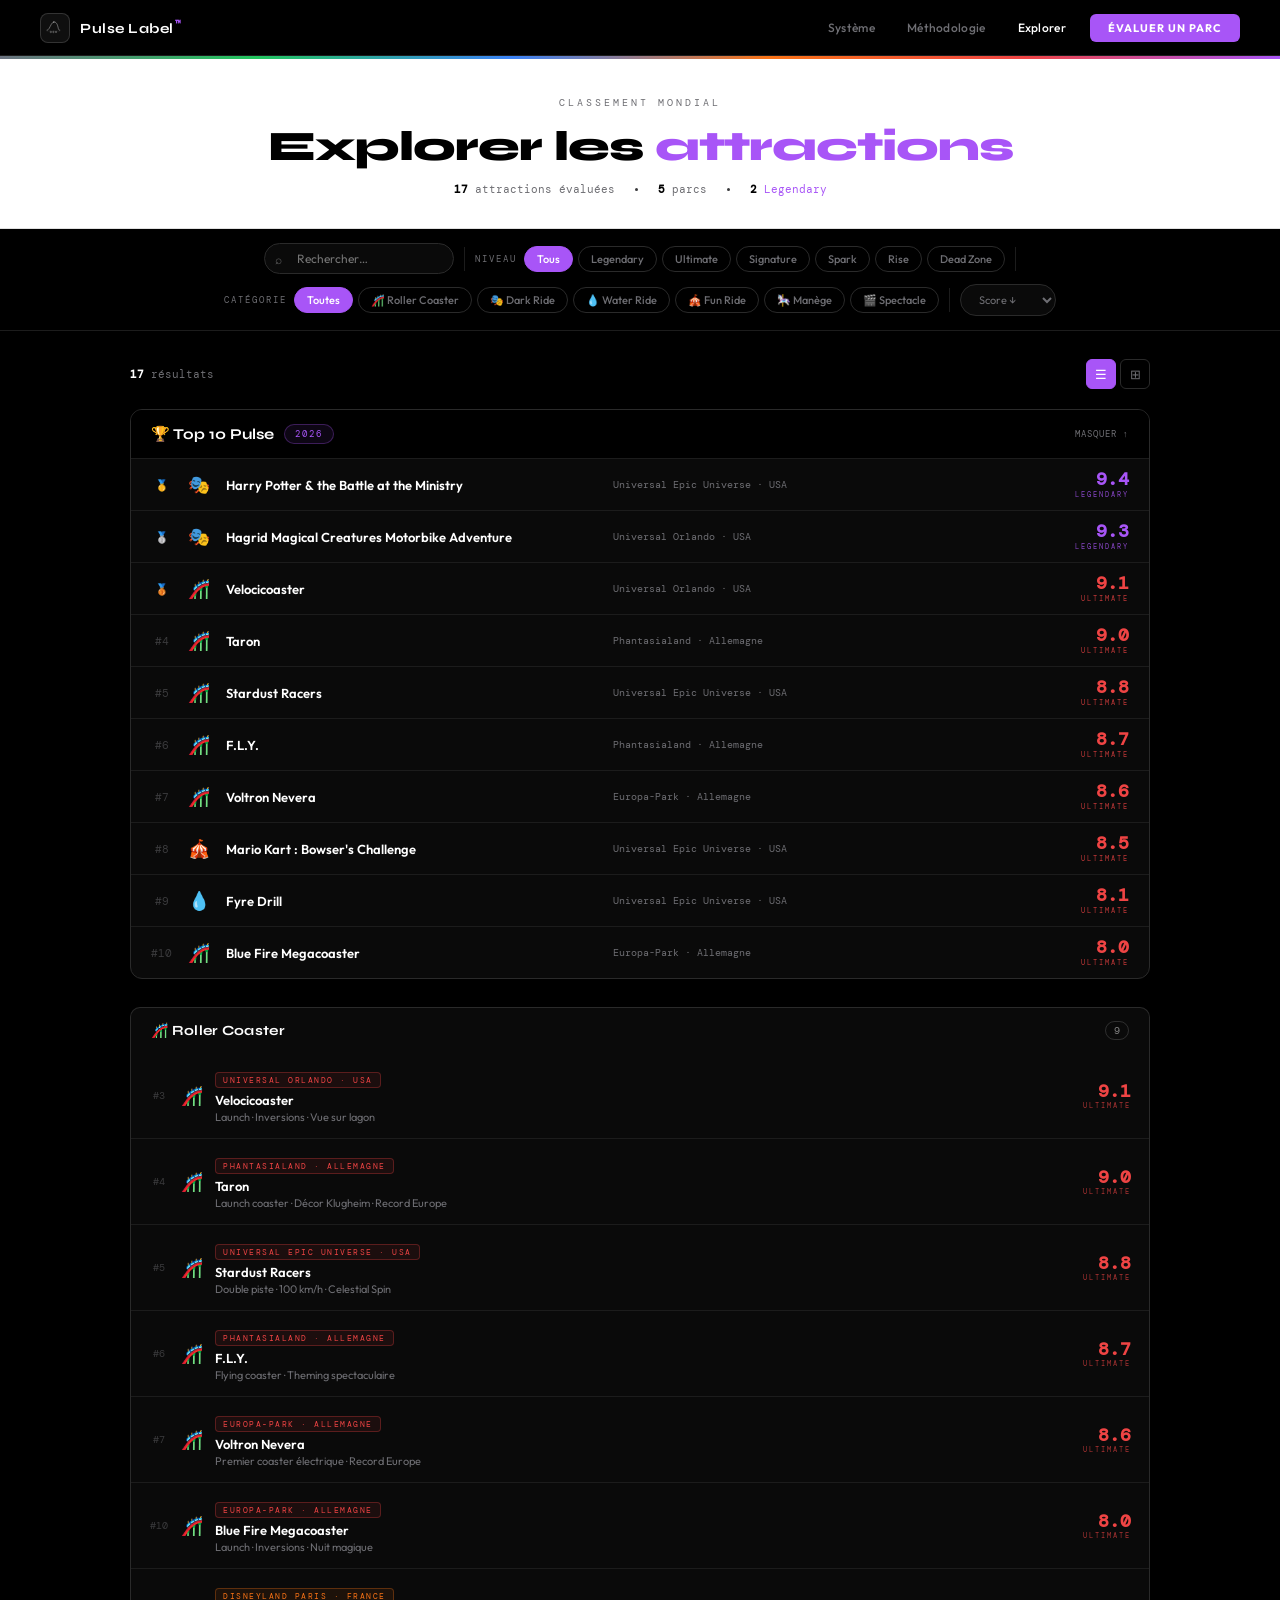
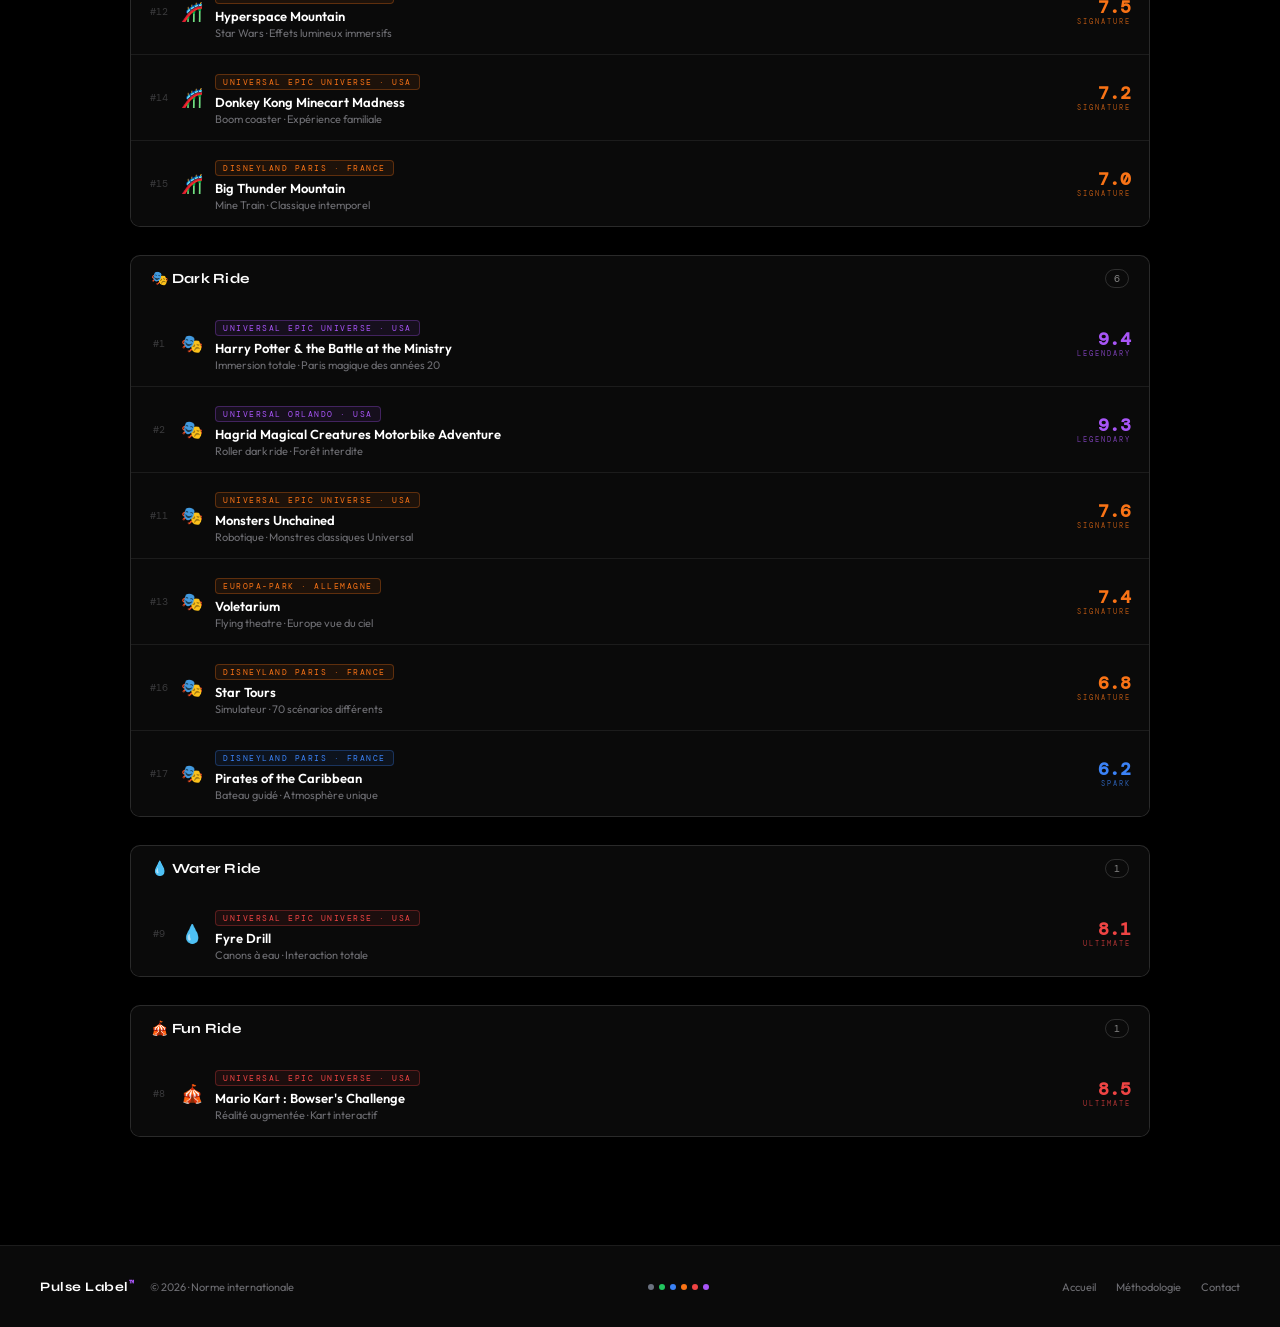
==== pages/explorer.html @ fec99bea "version 3.0" ====
<!DOCTYPE html>
<html lang="fr">
<head>
<meta charset="UTF-8">
<meta name="viewport" content="width=device-width, initial-scale=1.0">
<title>Explorer les attractions — Pulse Label™</title>
<meta name="description" content="Classement mondial des attractions par Pulse Score. La référence internationale.">
<link rel="canonical" href="https://thepulselabel.com/explorer">
<link rel="preconnect" href="https://fonts.googleapis.com">
<link rel="preconnect" href="https://fonts.gstatic.com" crossorigin>
<link href="https://fonts.googleapis.com/css2?family=Syne:wght@400;600;700;800&family=DM+Mono:wght@300;400;500&family=Outfit:wght@300;400;500;600&display=swap" rel="stylesheet">
<style>
*,*::before,*::after{margin:0;padding:0;box-sizing:border-box;}
:root{
  --bg:#000000;--bg1:#0a0a0a;--border:#1c1c1c;--border2:#2a2a2a;
  --text:#f5f5f7;--soft:#6e6e73;--dim:#3a3a3c;
  --v:#a855f7;
  --dead:#6b7280;--rise:#22c55e;--spark:#3b82f6;
  --sig:#f97316;--ult:#ef4444;--leg:#a855f7;
  --f-head:'Syne','Segoe UI',Arial,sans-serif;
  --f-body:'Outfit','Segoe UI',Arial,sans-serif;
  --f-mono:'DM Mono','Courier New',monospace;
  --ease:cubic-bezier(.25,.1,.25,1);
}
html{font-size:16px;-webkit-font-smoothing:antialiased;}
body{background:var(--bg);color:var(--text);font-family:var(--f-body);min-height:100vh;}

/* NAV */
nav{position:sticky;top:0;z-index:200;height:56px;padding:0 40px;display:flex;align-items:center;justify-content:space-between;background:rgba(0,0,0,.92);backdrop-filter:blur(20px);border-bottom:.5px solid var(--border);}
.logo{display:flex;align-items:center;gap:10px;text-decoration:none;}
.logo-mark{width:30px;height:30px;border-radius:8px;background:rgba(255,255,255,.06);border:.5px solid rgba(255,255,255,.15);display:flex;align-items:center;justify-content:center;}
.logo-text{font-family:var(--f-head);font-size:14px;font-weight:700;color:#fff;letter-spacing:.5px;}
.logo-tm{font-family:var(--f-mono);font-size:9px;color:var(--v);vertical-align:super;margin-left:1px;}
.nav-links{display:flex;align-items:center;gap:0;}
.nav-links a{font-size:12px;color:var(--soft);text-decoration:none;padding:0 16px;height:56px;display:flex;align-items:center;letter-spacing:.3px;transition:color .2s;font-weight:500;}
.nav-links a:hover,.nav-links a.active{color:#fff;}
.nav-cta{background:var(--v)!important;color:#fff!important;padding:7px 18px!important;height:auto!important;border-radius:6px;font-size:11px!important;font-weight:700!important;letter-spacing:1px!important;text-transform:uppercase!important;margin-left:8px;}

/* PAGE HEADER */
.page-header{background:#fff;border-bottom:.5px solid #e0e0e0;padding:40px 40px 32px;text-align:center;position:relative;overflow:hidden;}
.page-header::before{content:'';position:absolute;top:0;left:0;right:0;height:3px;background:linear-gradient(90deg,var(--dead),var(--rise),var(--spark),var(--sig),var(--ult),var(--leg));}
.ph-eyebrow{font-family:var(--f-mono);font-size:10px;color:var(--soft);letter-spacing:3px;text-transform:uppercase;margin-bottom:12px;display:block;}
.ph-title{font-family:var(--f-head);font-size:clamp(26px,4vw,42px);font-weight:800;color:#000;letter-spacing:-1px;margin-bottom:10px;}
.ph-title span{color:var(--v);}
.ph-meta{display:flex;align-items:center;justify-content:center;gap:20px;flex-wrap:wrap;font-family:var(--f-mono);font-size:11px;color:var(--soft);}
.ph-meta strong{color:#000;}
.ph-sep{width:3px;height:3px;border-radius:50%;background:var(--dim);}

/* FILTERS BAR */
.filters-bar{background:var(--bg);border-bottom:.5px solid var(--border);padding:14px 40px;display:flex;align-items:center;gap:10px;flex-wrap:wrap;justify-content:center;}
.filter-group{display:flex;align-items:center;gap:5px;flex-wrap:wrap;}
.filter-label{font-family:var(--f-mono);font-size:9px;color:var(--soft);letter-spacing:2px;text-transform:uppercase;margin-right:2px;white-space:nowrap;}
.filter-chip{padding:5px 12px;border-radius:100px;border:.5px solid var(--border2);background:transparent;font-size:11px;font-weight:500;color:var(--soft);cursor:pointer;transition:all .15s;font-family:var(--f-body);white-space:nowrap;}
.filter-chip:hover{border-color:var(--dim);color:#fff;}
.filter-chip.on{background:var(--v);border-color:var(--v);color:#fff;}
.filter-sep{width:1px;height:24px;background:var(--border);flex-shrink:0;}
.search-wrap{position:relative;}
.search-inp{background:var(--bg1);border:.5px solid var(--border2);border-radius:100px;padding:7px 16px 7px 32px;font-size:12px;font-family:var(--f-body);color:var(--text);outline:none;width:190px;transition:border-color .2s,width .3s;}
.search-inp:focus{border-color:var(--v);width:240px;}
.search-ico{position:absolute;left:11px;top:50%;transform:translateY(-50%);font-size:12px;opacity:.4;}
.sort-sel{background:var(--bg1);border:.5px solid var(--border2);border-radius:100px;padding:7px 14px;font-size:11px;font-family:var(--f-body);color:var(--soft);outline:none;cursor:pointer;}

/* MAIN */
.main-content{max-width:1100px;margin:0 auto;padding:28px 40px 80px;}
.results-bar{display:flex;align-items:center;justify-content:space-between;margin-bottom:20px;flex-wrap:wrap;gap:8px;}
.results-count{font-family:var(--f-mono);font-size:11px;color:var(--soft);}
.results-count strong{color:#fff;}
.view-btns{display:flex;gap:4px;}
.vbtn{width:30px;height:30px;border-radius:6px;border:.5px solid var(--border2);background:transparent;color:var(--soft);font-size:13px;display:flex;align-items:center;justify-content:center;cursor:pointer;transition:all .15s;}
.vbtn:hover{border-color:var(--dim);color:#fff;}
.vbtn.on{background:var(--v);border-color:var(--v);color:#fff;}

/* TOP 10 */
.top10-block{background:var(--bg1);border:.5px solid var(--border2);border-radius:12px;overflow:hidden;margin-bottom:28px;}
.top10-head{display:flex;align-items:center;justify-content:space-between;padding:14px 20px;border-bottom:.5px solid var(--border);background:var(--bg);}
.top10-title-wrap{display:flex;align-items:center;gap:10px;}
.top10-title{font-family:var(--f-head);font-size:15px;font-weight:700;color:#fff;}
.top10-badge{font-family:var(--f-mono);font-size:9px;color:var(--v);border:1px solid rgba(168,85,247,.3);background:rgba(168,85,247,.08);padding:3px 10px;border-radius:100px;letter-spacing:2px;}
.top10-toggle{font-family:var(--f-mono);font-size:9px;color:var(--soft);background:none;border:none;letter-spacing:1px;text-transform:uppercase;cursor:pointer;transition:color .2s;}
.top10-toggle:hover{color:#fff;}
.t10-table{width:100%;border-collapse:collapse;}
.t10-table tr{border-bottom:.5px solid var(--border);transition:background .15s;}
.t10-table tr:last-child{border-bottom:none;}
.t10-table tr:hover{background:rgba(255,255,255,.03);}
.t10-rank{font-family:var(--f-mono);font-size:11px;color:var(--dim);width:44px;padding:11px 8px 11px 20px;text-align:center;vertical-align:middle;}
.t10-rank.gold{color:#d4a017;}.t10-rank.silver{color:#9ca3af;}.t10-rank.bronze{color:#c2521a;}
.t10-cat{font-size:18px;padding:11px 8px;vertical-align:middle;width:32px;}
.t10-name{font-size:13px;font-weight:600;color:#fff;padding:11px 8px;vertical-align:middle;max-width:0;width:38%;white-space:nowrap;overflow:hidden;text-overflow:ellipsis;}
.t10-park{font-family:var(--f-mono);font-size:10px;color:var(--soft);padding:11px 8px;vertical-align:middle;max-width:0;width:30%;white-space:nowrap;overflow:hidden;text-overflow:ellipsis;}
.t10-right{padding:11px 20px 11px 8px;vertical-align:middle;text-align:right;white-space:nowrap;}
.t10-score{font-family:var(--f-mono);font-size:18px;font-weight:600;line-height:1;display:block;}
.t10-level{font-family:var(--f-mono);font-size:7px;letter-spacing:2px;text-transform:uppercase;opacity:.8;display:block;margin-top:2px;}

/* CATEGORY GROUPS */
.cat-group{margin-bottom:28px;}
.cat-group-head{display:flex;align-items:center;gap:10px;padding:13px 20px;background:var(--bg1);border:.5px solid var(--border2);border-bottom:none;border-radius:10px 10px 0 0;}
.cat-group-name{font-family:var(--f-head);font-size:14px;font-weight:700;color:#fff;letter-spacing:.3px;}
.cat-group-count{margin-left:auto;font-family:var(--f-mono);font-size:10px;color:rgba(255,255,255,.5);border:1px solid rgba(255,255,255,.15);padding:2px 8px;border-radius:100px;}

/* Cards list */
.cards-list{border:.5px solid var(--border2);border-top:none;border-radius:0 0 10px 10px;overflow:hidden;}
.cards-grid{display:grid;grid-template-columns:repeat(3,1fr);border:.5px solid var(--border2);border-top:none;border-radius:0 0 10px 10px;overflow:hidden;gap:.5px;background:var(--border);}
.acard{background:var(--bg1);padding:14px 18px;display:flex;align-items:center;gap:12px;border-bottom:.5px solid var(--border);transition:background .15s;animation:fadeUp .3s var(--ease) both;}
.acard:last-child{border-bottom:none;}
.acard:hover{background:var(--bg2);}
.cards-grid .acard{flex-direction:column;align-items:flex-start;border-bottom:none;padding:16px;}
@keyframes fadeUp{from{opacity:0;transform:translateY(5px);}to{opacity:1;transform:none;}}
.acard-rank{font-family:var(--f-mono);font-size:10px;color:var(--dim);min-width:20px;text-align:center;flex-shrink:0;}
.acard-ico{font-size:18px;flex-shrink:0;}
.acard-body{flex:1;min-width:0;}
.acard-tag{font-family:var(--f-mono);font-size:8px;letter-spacing:1.5px;text-transform:uppercase;padding:2px 7px;border-radius:4px;border:1px solid;display:inline-block;margin-bottom:4px;}
.acard-name{font-size:13px;font-weight:600;color:#fff;white-space:nowrap;overflow:hidden;text-overflow:ellipsis;margin-bottom:2px;}
.acard-hl{font-size:11px;color:var(--soft);}
.acard-badge{display:flex;flex-direction:column;align-items:flex-end;gap:1px;flex-shrink:0;}
.ab-score{font-family:var(--f-mono);font-size:18px;font-weight:600;line-height:1;}
.ab-level{font-family:var(--f-mono);font-size:7px;letter-spacing:2px;text-transform:uppercase;opacity:.7;}
.cards-grid .acard-badge{flex-direction:row;align-items:center;gap:8px;width:100%;margin-top:10px;}
.cards-grid .acard-rank{display:none;}

/* Empty */
.empty{text-align:center;padding:80px 20px;color:var(--soft);}
.empty-ico{font-size:40px;margin-bottom:12px;display:block;opacity:.3;}
.empty-t{font-size:16px;font-weight:600;color:var(--dim);}

/* FOOTER */
footer{border-top:.5px solid var(--border);padding:32px 40px;display:flex;align-items:center;justify-content:space-between;flex-wrap:wrap;gap:16px;background:var(--bg1);}
.ft-left{display:flex;align-items:center;gap:16px;}
.ft-name{font-family:var(--f-head);font-size:13px;font-weight:700;color:#fff;letter-spacing:.5px;}
.ft-tm{font-family:var(--f-mono);font-size:8px;color:var(--v);vertical-align:super;}
.ft-copy{font-size:11px;color:var(--soft);}
.ft-dots{display:flex;gap:5px;}
.fd{width:6px;height:6px;border-radius:50%;}
.ft-links{display:flex;gap:20px;}
.ft-links a{font-size:11px;color:var(--soft);text-decoration:none;transition:color .2s;}
.ft-links a:hover{color:#000;}

/* RESPONSIVE */
@media(max-width:900px){
  nav{padding:0 20px;}.nav-links{display:none;}
  .page-header{padding:28px 20px 24px;}
  .filters-bar{padding:12px 16px;gap:8px;}
  .main-content{padding:20px 16px 60px;}
  .cards-grid{grid-template-columns:1fr;}
  .t10-park{display:none;}
  .search-inp{width:140px;}.search-inp:focus{width:180px;}
  footer{padding:24px 20px;flex-direction:column;text-align:center;}
  .ft-links,.ft-dots{justify-content:center;}
}
</style>
</head>
<body>

<nav>
  <a href="../index.html" class="logo">
    <div class="logo-mark">
      <svg width="20" height="13" viewBox="0 0 260 180" fill="none">
        <path d="M20 128 C30 128 38 118 50 100 C60 84 68 64 80 44 C90 28 100 18 114 14 C128 10 140 18 152 34 C164 50 170 76 176 104 C180 118 184 128 196 128" stroke="#fff" stroke-width="5" stroke-linecap="round" fill="none"/>
        <line x1="20" y1="140" x2="196" y2="140" stroke="#fff" stroke-width="3.5" stroke-linecap="round" opacity=".25"/>
        <circle cx="72" cy="152" r="10" stroke="#fff" stroke-width="3.5" fill="none"/>
        <circle cx="108" cy="152" r="10" stroke="#fff" stroke-width="3.5" fill="none"/>
        <circle cx="144" cy="152" r="10" stroke="#fff" stroke-width="3.5" fill="none"/>
        <circle cx="114" cy="14" r="7" fill="#fff"/>
      </svg>
    </div>
    <span class="logo-text">Pulse Label<span class="logo-tm">™</span></span>
  </a>
  <div class="nav-links">
    <a href="../index.html">Système</a>
    <a href="methodologie.html">Méthodologie</a>
    <a href="explorer.html" class="active">Explorer</a>
    <a href="mailto:contact@thepulselabel.com" class="nav-cta">Évaluer un parc</a>
  </div>
</nav>

<div class="page-header">
  <span class="ph-eyebrow">Classement mondial</span>
  <h1 class="ph-title">Explorer les <span>attractions</span></h1>
  <div class="ph-meta">
    <span><strong id="hd-total">0</strong> attractions évaluées</span>
    <div class="ph-sep"></div>
    <span><strong id="hd-parks">0</strong> parcs</span>
    <div class="ph-sep"></div>
    <span style="color:var(--leg)"><strong id="hd-leg">0</strong> Legendary</span>
  </div>
</div>

<div class="filters-bar">
  <div class="search-wrap">
    <span class="search-ico">⌕</span>
    <input type="text" class="search-inp" id="search" placeholder="Rechercher…">
  </div>
  <div class="filter-sep"></div>
  <div class="filter-group">
    <span class="filter-label">Niveau</span>
    <div id="lvl-filters" style="display:flex;gap:5px;flex-wrap:wrap;">
      <button class="filter-chip on" data-l="all">Tous</button>
      <button class="filter-chip" data-l="legendary">Legendary</button>
      <button class="filter-chip" data-l="ultimate">Ultimate</button>
      <button class="filter-chip" data-l="signature">Signature</button>
      <button class="filter-chip" data-l="spark">Spark</button>
      <button class="filter-chip" data-l="rise">Rise</button>
      <button class="filter-chip" data-l="dead">Dead Zone</button>
    </div>
  </div>
  <div class="filter-sep"></div>
  <div class="filter-group">
    <span class="filter-label">Catégorie</span>
    <div id="cat-filters" style="display:flex;gap:5px;flex-wrap:wrap;">
      <button class="filter-chip on" data-c="all">Toutes</button>
      <button class="filter-chip" data-c="rollercoaster">🎢 Roller Coaster</button>
      <button class="filter-chip" data-c="darkride">🎭 Dark Ride</button>
      <button class="filter-chip" data-c="waterride">💧 Water Ride</button>
      <button class="filter-chip" data-c="funride">🎪 Fun Ride</button>
      <button class="filter-chip" data-c="manege">🎠 Manège</button>
      <button class="filter-chip" data-c="spectacle">🎬 Spectacle</button>
    </div>
  </div>
  <div class="filter-sep"></div>
  <select class="sort-sel" id="sort">
    <option value="score-desc">Score ↓</option>
    <option value="score-asc">Score ↑</option>
    <option value="name-asc">Nom A→Z</option>
    <option value="park-asc">Parc A→Z</option>
  </select>
</div>

<div class="main-content">
  <div class="results-bar">
    <div class="results-count"><strong id="res-count">0</strong> résultats</div>
    <div class="view-btns">
      <button class="vbtn on" id="vl">☰</button>
      <button class="vbtn" id="vg">⊞</button>
    </div>
  </div>

  <div class="top10-block">
    <div class="top10-head">
      <div class="top10-title-wrap">
        <span class="top10-title">🏆 Top 10 Pulse</span>
        <span class="top10-badge">2026</span>
      </div>
      <button class="top10-toggle" id="top10-toggle">Masquer ↑</button>
    </div>
    <table class="t10-table" id="t10-table"><tbody id="t10-body"></tbody></table>
  </div>

  <div id="results"></div>
</div>

<footer>
  <div class="ft-left">
    <span class="ft-name">Pulse Label<span class="ft-tm">™</span></span>
    <span class="ft-copy">© 2026 · Norme internationale</span>
  </div>
  <div class="ft-dots">
    <div class="fd" style="background:var(--dead)"></div>
    <div class="fd" style="background:var(--rise)"></div>
    <div class="fd" style="background:var(--spark)"></div>
    <div class="fd" style="background:var(--sig)"></div>
    <div class="fd" style="background:var(--ult)"></div>
    <div class="fd" style="background:var(--leg)"></div>
  </div>
  <div class="ft-links">
    <a href="../index.html">Accueil</a>
    <a href="methodologie.html">Méthodologie</a>
    <a href="mailto:contact@thepulselabel.com">Contact</a>
  </div>
</footer>

<script>
const LVL=[
  {id:'legendary',label:'LEGENDARY',min:9.2,max:10,  c:'#a855f7',bg:'rgba(168,85,247,.08)',bc:'rgba(168,85,247,.3)'},
  {id:'ultimate', label:'ULTIMATE', min:8,  max:9.2, c:'#ef4444',bg:'rgba(239,68,68,.08)', bc:'rgba(239,68,68,.3)'},
  {id:'signature',label:'SIGNATURE',min:6.5,max:8,   c:'#f97316',bg:'rgba(249,115,22,.08)',bc:'rgba(249,115,22,.3)'},
  {id:'spark',    label:'SPARK',    min:5,  max:6.5, c:'#3b82f6',bg:'rgba(59,130,246,.08)',bc:'rgba(59,130,246,.3)'},
  {id:'rise',     label:'RISE',     min:3,  max:5,   c:'#22c55e',bg:'rgba(34,197,94,.08)', bc:'rgba(34,197,94,.3)'},
  {id:'dead',     label:'DEAD ZONE',min:0,  max:3,   c:'#6b7280',bg:'rgba(107,114,128,.08)',bc:'rgba(107,114,128,.3)'},
];
const CATS={rollercoaster:'🎢',darkride:'🎭',manege:'🎠',waterride:'💧',funride:'🎪',spectacle:'🎬'};
const CAT_L={rollercoaster:'Roller Coaster',darkride:'Dark Ride',manege:'Manège',waterride:'Water Ride',funride:'Fun Ride',spectacle:'Spectacle'};
const CAT_ORDER=['rollercoaster','darkride','waterride','funride','manege','spectacle'];
const lv=s=>LVL.find(l=>s>=l.min&&s<=l.max)||LVL[5];

let DB=[
  {parc:'Universal Epic Universe',ville:'Orlando',pays:'USA',nom:'Harry Potter & the Battle at the Ministry',categorie:'darkride',score:9.4,highlight:'Immersion totale · Paris magique des années 20'},
  {parc:'Universal Orlando',ville:'Orlando',pays:'USA',nom:'Hagrid Magical Creatures Motorbike Adventure',categorie:'darkride',score:9.3,highlight:'Roller dark ride · Forêt interdite'},
  {parc:'Universal Orlando',ville:'Orlando',pays:'USA',nom:'Velocicoaster',categorie:'rollercoaster',score:9.1,highlight:'Launch · Inversions · Vue sur lagon'},
  {parc:'Phantasialand',ville:'Brühl',pays:'Allemagne',nom:'Taron',categorie:'rollercoaster',score:9.0,highlight:'Launch coaster · Décor Klugheim · Record Europe'},
  {parc:'Universal Epic Universe',ville:'Orlando',pays:'USA',nom:'Stardust Racers',categorie:'rollercoaster',score:8.8,highlight:'Double piste · 100 km/h · Celestial Spin'},
  {parc:'Phantasialand',ville:'Brühl',pays:'Allemagne',nom:'F.L.Y.',categorie:'rollercoaster',score:8.7,highlight:'Flying coaster · Theming spectaculaire'},
  {parc:'Europa-Park',ville:'Rust',pays:'Allemagne',nom:'Voltron Nevera',categorie:'rollercoaster',score:8.6,highlight:'Premier coaster électrique · Record Europe'},
  {parc:'Universal Epic Universe',ville:'Orlando',pays:'USA',nom:"Mario Kart : Bowser's Challenge",categorie:'funride',score:8.5,highlight:'Réalité augmentée · Kart interactif'},
  {parc:'Universal Epic Universe',ville:'Orlando',pays:'USA',nom:'Fyre Drill',categorie:'waterride',score:8.1,highlight:'Canons à eau · Interaction totale'},
  {parc:'Europa-Park',ville:'Rust',pays:'Allemagne',nom:'Blue Fire Megacoaster',categorie:'rollercoaster',score:8.0,highlight:'Launch · Inversions · Nuit magique'},
  {parc:'Universal Epic Universe',ville:'Orlando',pays:'USA',nom:'Monsters Unchained',categorie:'darkride',score:7.6,highlight:'Robotique · Monstres classiques Universal'},
  {parc:'Europa-Park',ville:'Rust',pays:'Allemagne',nom:'Voletarium',categorie:'darkride',score:7.4,highlight:'Flying theatre · Europe vue du ciel'},
  {parc:'Disneyland Paris',ville:'Paris',pays:'France',nom:'Hyperspace Mountain',categorie:'rollercoaster',score:7.5,highlight:'Star Wars · Effets lumineux immersifs'},
  {parc:'Universal Epic Universe',ville:'Orlando',pays:'USA',nom:'Donkey Kong Minecart Madness',categorie:'rollercoaster',score:7.2,highlight:'Boom coaster · Expérience familiale'},
  {parc:'Disneyland Paris',ville:'Paris',pays:'France',nom:'Big Thunder Mountain',categorie:'rollercoaster',score:7.0,highlight:'Mine Train · Classique intemporel'},
  {parc:'Disneyland Paris',ville:'Paris',pays:'France',nom:'Star Tours',categorie:'darkride',score:6.8,highlight:'Simulateur · 70 scénarios différents'},
  {parc:'Disneyland Paris',ville:'Paris',pays:'France',nom:'Pirates of the Caribbean',categorie:'darkride',score:6.2,highlight:'Bateau guidé · Atmosphère unique'},
];

let S={q:'',lev:'all',cat:'all',sort:'score-desc',view:'list'};

function filtered(){
  let d=[...DB];
  if(S.q){const q=S.q.toLowerCase();d=d.filter(a=>a.nom.toLowerCase().includes(q)||a.parc.toLowerCase().includes(q));}
  if(S.lev!=='all') d=d.filter(a=>lv(a.score).id===S.lev);
  if(S.cat!=='all') d=d.filter(a=>a.categorie===S.cat);
  d.sort((a,b)=>{
    if(S.sort==='score-desc') return b.score-a.score;
    if(S.sort==='score-asc')  return a.score-b.score;
    if(S.sort==='name-asc')   return a.nom.localeCompare(b.nom);
    if(S.sort==='park-asc')   return a.parc.localeCompare(b.parc);
    return 0;
  });
  return d;
}

function renderTop10(){
  const top10=[...DB].sort((a,b)=>b.score-a.score).slice(0,10);
  const rkCls=i=>i===0?'gold':i===1?'silver':i===2?'bronze':'';
  const rkLbl=i=>i===0?'🥇':i===1?'🥈':i===2?'🥉':'#'+(i+1);
  document.getElementById('t10-body').innerHTML=top10.map((a,i)=>{
    const l=lv(a.score);
    return `<tr>
      <td class="t10-rank ${rkCls(i)}">${rkLbl(i)}</td>
      <td class="t10-cat">${CATS[a.categorie]||'🎡'}</td>
      <td class="t10-name" title="${a.nom}">${a.nom}</td>
      <td class="t10-park">${a.parc} · ${a.pays}</td>
      <td class="t10-right">
        <span class="t10-score" style="color:${l.c}">${a.score.toFixed(1)}</span>
        <span class="t10-level" style="color:${l.c}">${l.label}</span>
      </td>
    </tr>`;
  }).join('');
}

let top10Vis=true;
document.getElementById('top10-toggle').addEventListener('click',()=>{
  top10Vis=!top10Vis;
  document.getElementById('t10-table').style.display=top10Vis?'':'none';
  document.getElementById('top10-toggle').textContent=top10Vis?'Masquer ↑':'Afficher ↓';
});

function render(){
  const data=filtered();
  document.getElementById('hd-total').textContent=DB.length;
  document.getElementById('hd-parks').textContent=[...new Set(DB.map(a=>a.parc))].length;
  document.getElementById('hd-leg').textContent=DB.filter(a=>lv(a.score).id==='legendary').length;
  document.getElementById('res-count').textContent=data.length;
  const container=document.getElementById('results');
  if(!data.length){container.innerHTML='<div class="empty"><span class="empty-ico">⌕</span><div class="empty-t">Aucun résultat</div></div>';return;}
  const grouped={};
  CAT_ORDER.forEach(c=>{grouped[c]={items:[]};});
  data.forEach((a,i)=>{const k=a.categorie in grouped?a.categorie:'funride';grouped[k].items.push({...a,rank:i+1});});
  const wC=S.view==='grid'?'cards-grid':'cards-list';
  let html='';
  CAT_ORDER.forEach(k=>{
    const g=grouped[k];if(!g.items.length)return;
    html+=`<div class="cat-group"><div class="cat-group-head"><span class="cat-group-name">${CATS[k]} ${CAT_L[k]}</span><span class="cat-group-count">${g.items.length}</span></div><div class="${wC}">`;
    g.items.forEach((a,i)=>{
      const l=lv(a.score);
      html+=`<div class="acard" style="animation-delay:${(i*.04).toFixed(2)}s">
        <div class="acard-rank">#${a.rank}</div>
        <div class="acard-ico">${CATS[a.categorie]||'🎡'}</div>
        <div class="acard-body">
          <span class="acard-tag" style="color:${l.c};border-color:${l.bc};background:${l.bg}">${a.parc} · ${a.pays}</span>
          <div class="acard-name" title="${a.nom}">${a.nom}</div>
          <div class="acard-hl">${a.highlight||''}</div>
        </div>
        <div class="acard-badge">
          <span class="ab-score" style="color:${l.c}">${a.score.toFixed(1)}</span>
          <span class="ab-level" style="color:${l.c}">${l.label}</span>
        </div>
      </div>`;
    });
    html+=`</div></div>`;
  });
  container.innerHTML=html;
}

document.getElementById('search').addEventListener('input',e=>{S.q=e.target.value;render();});
document.getElementById('sort').addEventListener('change',e=>{S.sort=e.target.value;render();});
document.getElementById('lvl-filters').addEventListener('click',e=>{
  const b=e.target.closest('.filter-chip');if(!b)return;
  S.lev=b.dataset.l;
  document.querySelectorAll('#lvl-filters .filter-chip').forEach(x=>x.classList.remove('on'));
  b.classList.add('on');render();
});
document.getElementById('cat-filters').addEventListener('click',e=>{
  const b=e.target.closest('.filter-chip');if(!b)return;
  S.cat=b.dataset.c;
  document.querySelectorAll('#cat-filters .filter-chip').forEach(x=>x.classList.remove('on'));
  b.classList.add('on');render();
});
document.getElementById('vl').addEventListener('click',()=>{S.view='list';document.getElementById('vl').classList.add('on');document.getElementById('vg').classList.remove('on');render();});
document.getElementById('vg').addEventListener('click',()=>{S.view='grid';document.getElementById('vg').classList.add('on');document.getElementById('vl').classList.remove('on');render();});

renderTop10();
render();
</script>
</body>
</html>
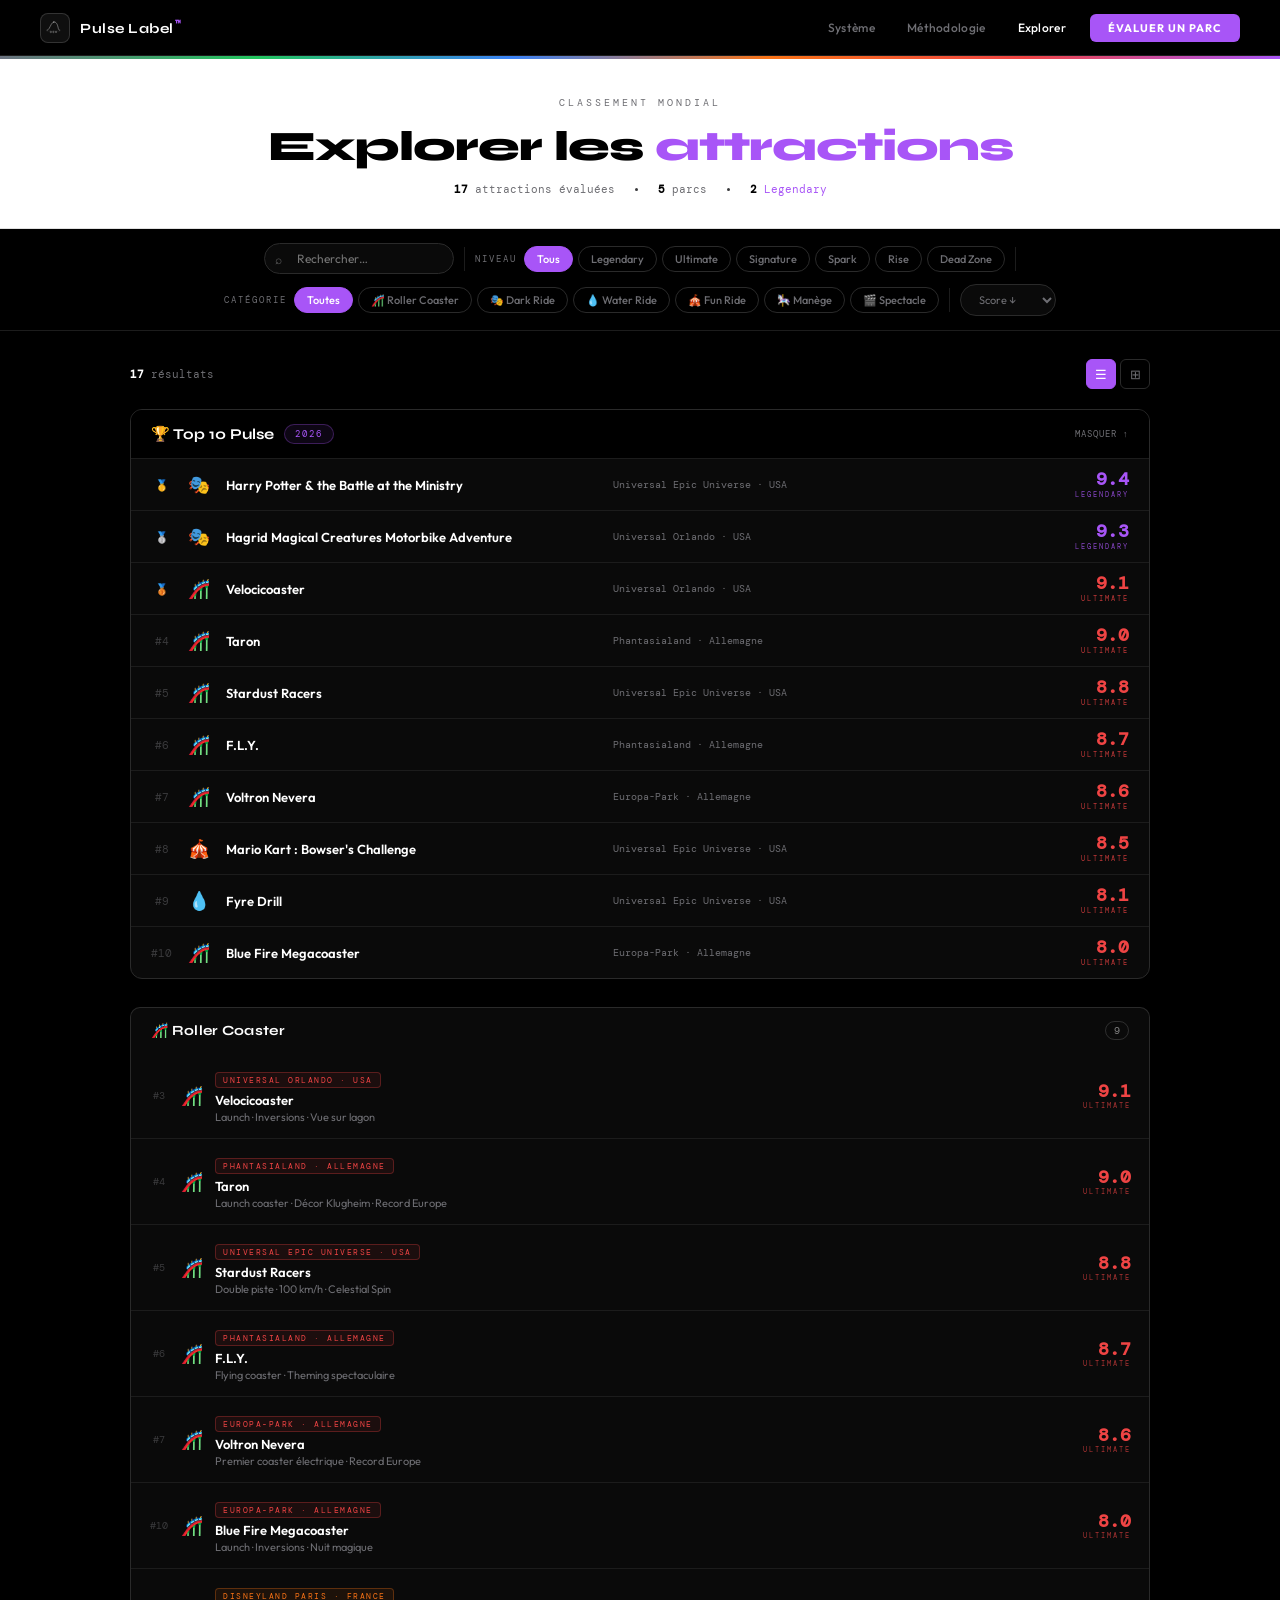
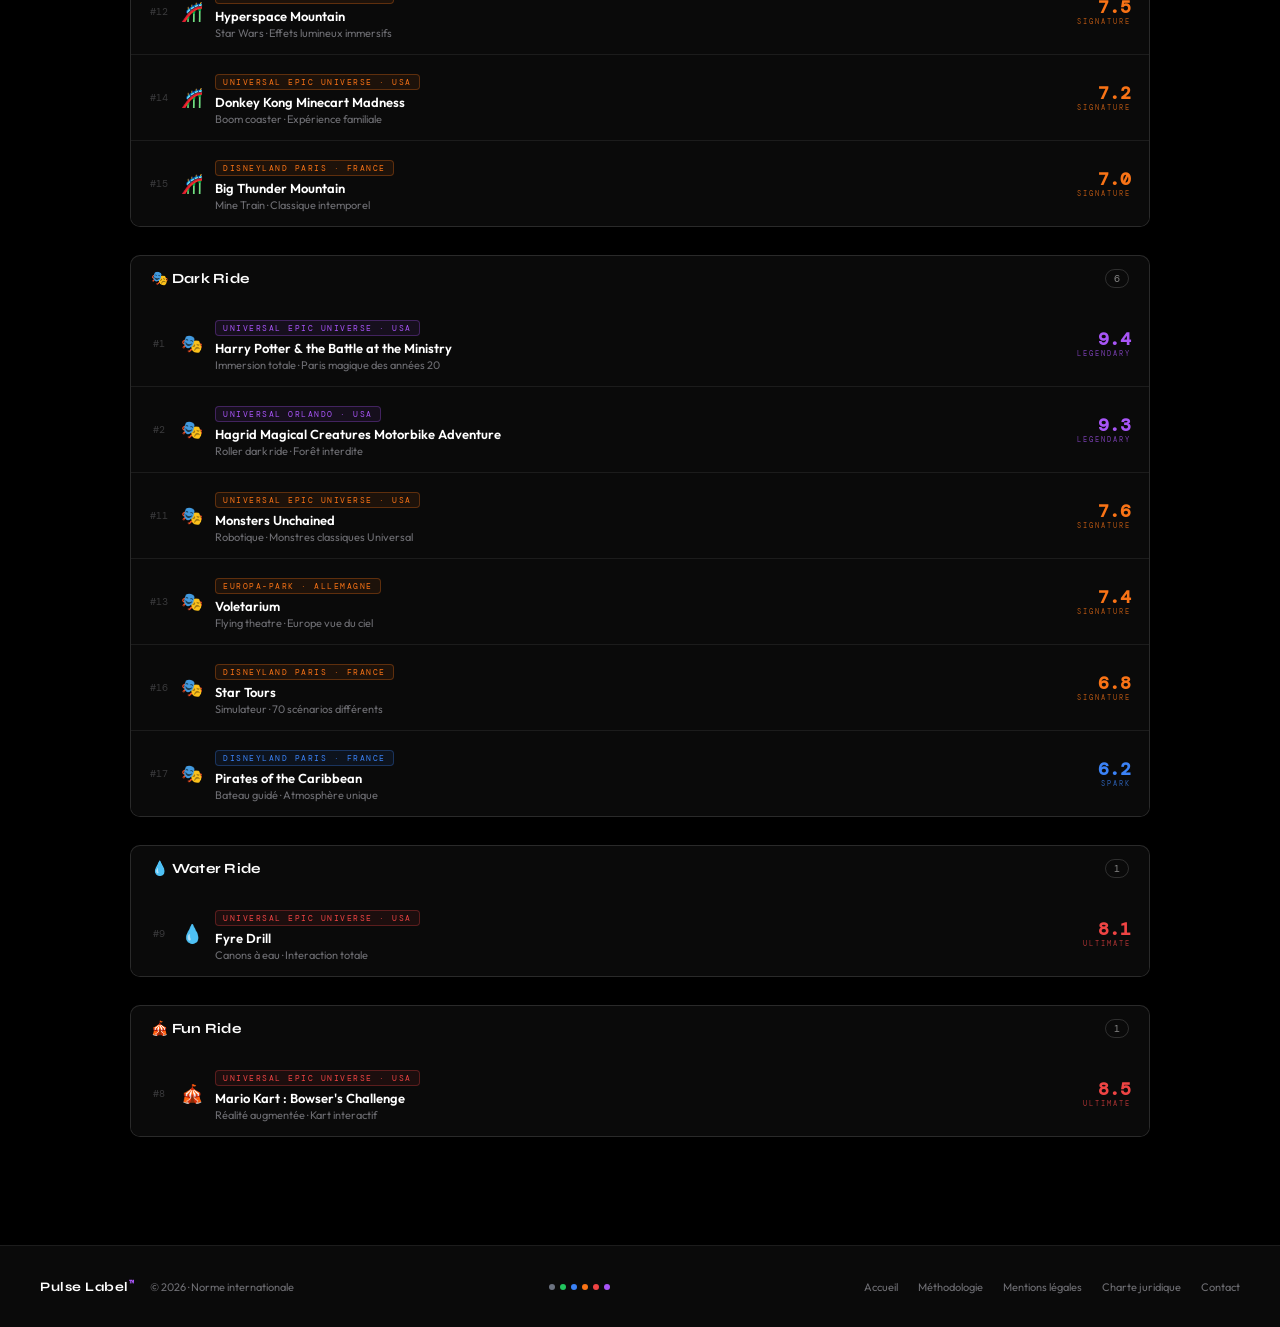
==== commit 8f94484f: "mentions légales + correction SEO" ====
--- a/pages/explorer.html
+++ b/pages/explorer.html
@@ -168,7 +168,7 @@
     <a href="../index.html">Système</a>
     <a href="methodologie.html">Méthodologie</a>
     <a href="explorer.html" class="active">Explorer</a>
-    <a href="mailto:contact@thepulselabel.com" class="nav-cta">Évaluer un parc</a>
+    <a href="mailto:contact@thepulselabel.com" target="_blank" class="nav-cta">Évaluer un parc</a>
   </div>
 </nav>
 
@@ -263,7 +263,9 @@
   <div class="ft-links">
     <a href="../index.html">Accueil</a>
     <a href="methodologie.html">Méthodologie</a>
-    <a href="mailto:contact@thepulselabel.com">Contact</a>
+    <a href="mentions-legales.html">Mentions légales</a>
+    <a href="charte.html">Charte juridique</a>
+    <a href="mailto:contact@thepulselabel.com" target="_blank">Contact</a>
   </div>
 </footer>
 
